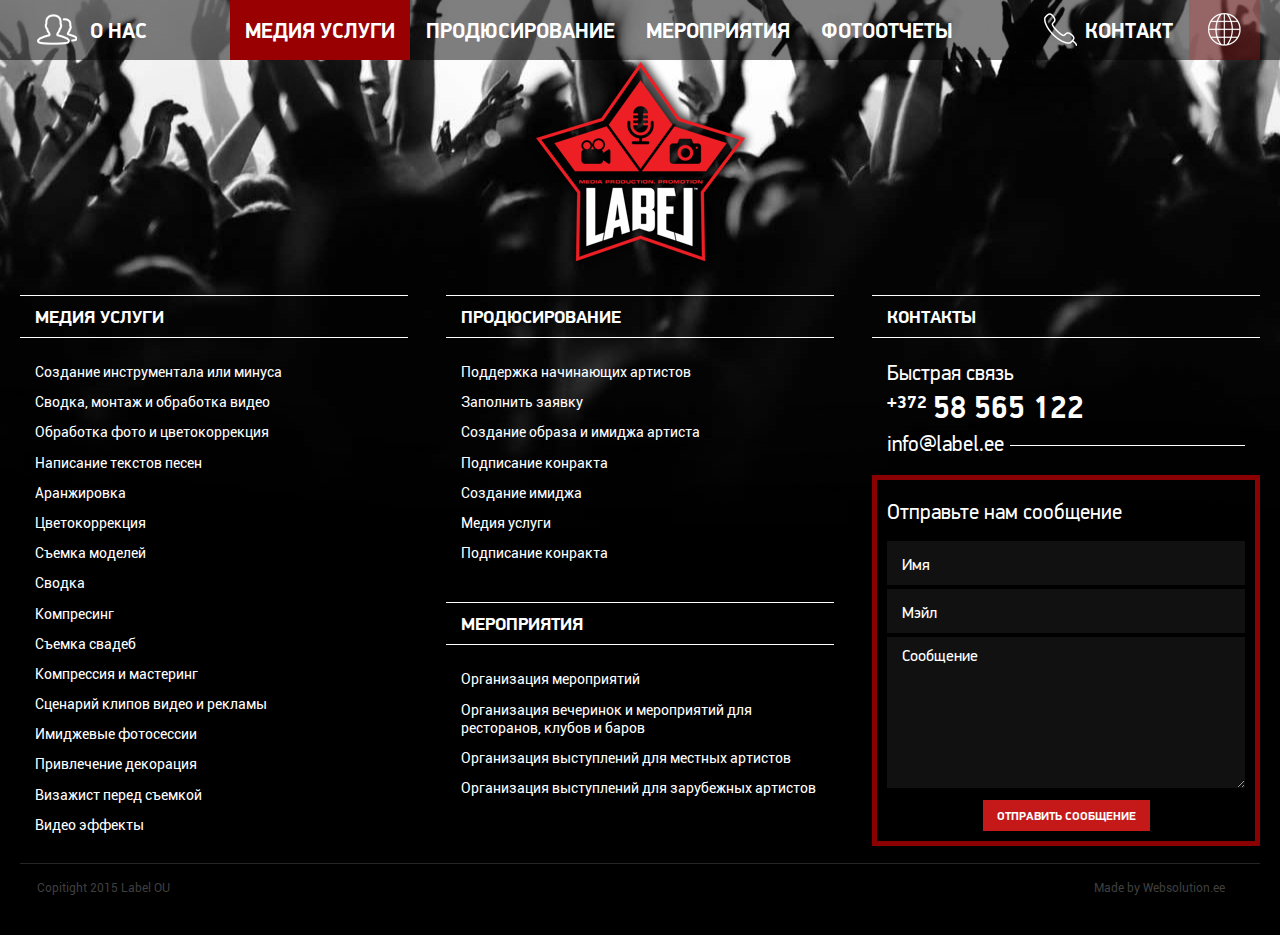
==== media-uslugi.html @ 33ffa13d "change html-name" ====
<!DOCTYPE HTML>
<html>
<head>
    <meta charset="utf-8">
    <meta name="format-detection" content="telephone=no">
    <title>Label - Услуги</title>   
    <link rel="stylesheet" type="text/css" href="css/style.css">
    <script src="js/html5.js"></script>
</head>

<body>

<div class="main-wrapper">
    <!-- BEGIN HEADER -->    
    <header class="header">  
    	<div class="header-inner-wrapper">
            <div class="header-inner center clearfix">
                <div class="header-about">
                    <a class="header-about__link" href="#">О нас</a>
                </div>
                <nav class="header-nav-2">
                	<ul class="header-nav-2__list">
                    	<li class="header-nav-2__item header-nav-2__item_active">
                        	<a class="header-nav-2__link" href="#">Медия услуги</a>
                        </li>
                    	<li class="header-nav-2__item">
                        	<a class="header-nav-2__link" href="#">Продюсирование</a>
                        </li>
                    	<li class="header-nav-2__item">
                        	<a class="header-nav-2__link" href="#">Мероприятия</a>
                        </li>
                    	<li class="header-nav-2__item">
                        	<a class="header-nav-2__link" href="#">Фотоотчеты</a>
                        </li>                                                                        
                    </ul>
                </nav>
                <div class="header-lang">
                    <button class="header-lang__button js-header-lang__button"></button>
                    <ul class="header-lang__list">
                        <li class="header-lang__item">
                            <a class="header-lang__link js-header-lang__link" href="javascript:void(0);">Eesti</a>
                        </li>
                        <li class="header-lang__item header-lang__item_active">
                            <a class="header-lang__link js-header-lang__link" href="javascript:void(0);">Русский</a>
                        </li>
                        <li class="header-lang__item">
                            <a class="header-lang__link js-header-lang__link" href="javascript:void(0);">English</a>
                        </li>                                                
                    </ul>
                </div>
                <div class="header-contacts">
                    <a class="header-contacts__link" href="#">Контакт</a>
                </div>
            </div>
        </div>
    </header>        
    <!-- END HEADER -->     
    <!-- BEGIN MAIN -->    
    <main class="main">       
		<div class="inner-page"></div>
    </main>        
    <!-- END MAIN -->
</div>

<!-- BEGIN FOOTER -->
<footer class="footer center">
	<a class="footer-logo" href="#">
    	<img alt="" src="img/logo-2.png">
    </a>
    <div class="footer-top">
    	<div class="footer-col">
        	<nav class="footer-nav">
            	<ul class="footer-nav__list">
                	<li class="footer-nav__item footer-nav__item_title">
                    	<a class="footer-nav__link" href="#">Медия услуги</a>
                    </li>
                	<li class="footer-nav__item">
                    	<a class="footer-nav__link" href="#">Создание инструментала или минуса</a>
                    </li> 
                	<li class="footer-nav__item">
                    	<a class="footer-nav__link" href="#">Сводка, монтаж и обработка видео</a>
                    </li>
                	<li class="footer-nav__item">
                    	<a class="footer-nav__link" href="#">Обработка фото и цветокоррекция</a>
                    </li>
                	<li class="footer-nav__item">
                    	<a class="footer-nav__link" href="#">Написание текстов песен</a>
                    </li>
                	<li class="footer-nav__item">
                    	<a class="footer-nav__link" href="#">Аранжировка</a>
                    </li>
                	<li class="footer-nav__item">
                    	<a class="footer-nav__link" href="#">Цветокоррекция</a>
                    </li>
                	<li class="footer-nav__item">
                    	<a class="footer-nav__link" href="#">Съемка моделей	</a>
                    </li>
                	<li class="footer-nav__item">
                    	<a class="footer-nav__link" href="#">Сводка</a>
                    </li>	
                	<li class="footer-nav__item">
                    	<a class="footer-nav__link" href="#">Компресинг</a>
                    </li>	
                	<li class="footer-nav__item">
                    	<a class="footer-nav__link" href="#">Съемка свадеб</a>
                    </li>	
                	<li class="footer-nav__item">
                    	<a class="footer-nav__link" href="#">Компрессия и мастеринг</a>
                    </li>	
                	<li class="footer-nav__item">
                    	<a class="footer-nav__link" href="#">Сценарий клипов видео и рекламы</a>
                    </li>	
                	<li class="footer-nav__item">
                    	<a class="footer-nav__link" href="#">Имиджевые фотосессии</a>
                    </li>	
                	<li class="footer-nav__item">
                    	<a class="footer-nav__link" href="#">Привлечение декорация</a>
                    </li>	
                	<li class="footer-nav__item">
                    	<a class="footer-nav__link" href="#">Визажист перед съемкой</a>
                    </li>	
                	<li class="footer-nav__item">
                    	<a class="footer-nav__link" href="#">Видео эффекты</a>
                    </li>                                       
                </ul>
            </nav>
        </div>
    	<div class="footer-col">
        	<nav class="footer-nav">
            	<ul class="footer-nav__list">
                	<li class="footer-nav__item footer-nav__item_title">
                    	<a class="footer-nav__link" href="#">Продюсирование</a>
                    </li>
                	<li class="footer-nav__item">
                    	<a class="footer-nav__link" href="#">Поддержка начинающих артистов</a>
                    </li>
                	<li class="footer-nav__item">
                    	<a class="footer-nav__link" href="#">Заполнить заявку</a>
                    </li> 		
                	<li class="footer-nav__item">
                    	<a class="footer-nav__link" href="#">Создание образа и имиджа артиста</a>
                    </li>	
                	<li class="footer-nav__item">
                    	<a class="footer-nav__link" href="#">Подписание конракта</a>
                    </li>		
                	<li class="footer-nav__item">
                    	<a class="footer-nav__link" href="#">Создание имиджа</a>
                    </li>
                	<li class="footer-nav__item">
                    	<a class="footer-nav__link" href="#">Медия услуги</a>
                    </li>		
                	<li class="footer-nav__item">
                    	<a class="footer-nav__link" href="#">Подписание конракта</a>
                    </li>                               
                </ul>
            </nav>
        	<nav class="footer-nav">
            	<ul class="footer-nav__list">
                	<li class="footer-nav__item footer-nav__item_title">
                    	<a class="footer-nav__link" href="#">Мероприятия</a>
                    </li>
                	<li class="footer-nav__item">
                    	<a class="footer-nav__link" href="#">Организация мероприятий</a>
                    </li>
                	<li class="footer-nav__item">
                    	<a class="footer-nav__link" href="#">Организация вечеринок и мероприятий для ресторанов, клубов и баров</a>
                    </li>
                	<li class="footer-nav__item">
                    	<a class="footer-nav__link" href="#">Организация выступлений для местных артистов</a>
                    </li>
                	<li class="footer-nav__item">
                    	<a class="footer-nav__link" href="#">Организация выступлений для зарубежных артистов</a>
                    </li>                            
                </ul>
            </nav>            
        </div>
    	<div class="footer-col">
        	<nav class="footer-nav">
            	<ul class="footer-nav__list">
                	<li class="footer-nav__item footer-nav__item_title">
                    	<a class="footer-nav__link" href="#">Контакты</a>
                    </li>                                     
                </ul>
            </nav>
            <div class="footer-contacts">
                <p class="footer-contacts__label">Быстрая связь</p>
                <a class="footer-contacts__phone" href="tel:+37258565122"><span>+372</span>58 565 122</a>
                <div class="footer-mail">
                    <a class="footer-mail__link" href="mailto:info@label.ee">info@label.ee</a>
                    <span class="footer-mail__fix"></span>
                </div>
            </div>
            <div class="footer-form">
            	<p class="footer-form__label">Отправьте нам сообщение</p>
                <input class="footer-form__input input-1" type="text" placeholder="Имя">
            	<input class="footer-form__input input-1" type="text" placeholder="Мэйл">
                <textarea class="footer-form__area area-1" placeholder="Сообщение"></textarea>
                <input class="footer-form__button button-1" type="submit" value="Отправить сообщение">
            </div>
        </div>                
    </div>
    <div class="footer-bottom">
    	<p class="footer-text-1">Copitight 2015  Label OU</p>
        <p class="footer-text-2">Made by Websolution.ee</p>
    </div>
</footer>    
<!-- END FOOTER -->   

<script src="js/jquery-1.11.0.min.js"></script>
<script src="js/jquery-migrate.min.js"></script>
<script src="js/jquery.fancybox.min.js"></script>
<script src="js/slick.min.js"></script>
<script src="js/custom.js"></script>         
</body>
</html>
---- css/style.css ----
@charset "utf-8";

/* ___________1. Сброс CSS___________*/
html, body, div, span, object, iframe, h1, h2, h3, h4, h5, h6, p, blockquote, pre, a, cite, code, em, font, img, q, s, small, strong, b, i, center, dl, dt, dd, ol, ul, li, fieldset, form, label, legend, table, caption, tbody, tfoot, thead, tr, th, td, article, aside, section, nav, header, footer, main, figure, figcaption, fgroup, dialog{margin:0;padding:0;border:0;outline:0;font-size:100%;vertical-align:baseline;background:transparent;}
article, aside, section, nav, header, footer, main, figure, figcaption, fgroup, dialog{display:block;}
html{-webkit-text-size-adjust:none;-ms-text-size-adjust:none;-webkit-font-smoothing:antialiased;-moz-osx-font-smoothing:grayscale;-webkit-tap-highlight-color:rgba(0, 0, 0, 0.1);}
input::-moz-focus-inner{border:0;padding:0;}
button::-moz-focus-inner{border:0;}
input[type=submit], input[type=button], button{cursor:pointer;-webkit-appearance:none;}
input, textarea, button{background:none;border:none;padding:0;margin:0;border-radius:0;box-shadow:none;-webkit-appearance:none;-moz-appearance:none;-webkit-focus-ring-color:none;outline:none;}
body{line-height:1;}
blockquote, q{quotes:none;}
blockquote:before, blockquote:after, q:before, q:after{content:'';}
:focus{outline:0;}
table{border-collapse:collapse;border-spacing:0;}
.clear{clear:both;}
.clearfix:after{content:".";display:block;height:0;clear:both;visibility:hidden;}
*{-webkit-box-sizing:border-box;-moz-box-sizing:border-box;box-sizing:border-box;}
ul li{list-style:none;}
h1, h2, h3, h4, h5, h6{font-weight:normal;}
img{display:block;}


/* ___________2. Подключаемые шрифты___________*/
@font-face{
	font-family:'Roboto';
	src:url('../fonts/Roboto-Regular_gdi.eot');
	src:url('../fonts/Roboto-Regular_gdi.eot?#iefix') format('embedded-opentype'),
		url('../fonts/Roboto-Regular_gdi.woff') format('woff'),
		url('../fonts/Roboto-Regular_gdi.ttf') format('truetype'),
		url('../fonts/Roboto-Regular_gdi.svg#Roboto') format('svg');
	font-weight:normal;
	font-style:normal;
}
@font-face{
	font-family:'PFDin';
	src:url('../fonts/PFDinDisplayPro-Regular_gdi.eot');
	src:url('../fonts/PFDinDisplayPro-Regular_gdi.eot?#iefix') format('embedded-opentype'),
		url('../fonts/PFDinDisplayPro-Regular_gdi.woff') format('woff'),
		url('../fonts/PFDinDisplayPro-Regular_gdi.ttf') format('truetype'),
		url('../fonts/PFDinDisplayPro-Regular_gdi.svg#PFDin') format('svg');
	font-weight:normal;
	font-style:normal;
}
@font-face{
	font-family:'PFDin';
	src:url('../fonts/PFDinDisplayPro-Bold_gdi.eot');
	src:url('../fonts/PFDinDisplayPro-Bold_gdi.eot?#iefix') format('embedded-opentype'),
		url('../fonts/PFDinDisplayPro-Bold_gdi.woff') format('woff'),
		url('../fonts/PFDinDisplayPro-Bold_gdi.ttf') format('truetype'),
		url('../fonts/PFDinDisplayPro-Bold_gdi.svg#PFDin') format('svg');
	font-weight:bold;
	font-style:normal;
}
@font-face{
	font-family:'OpenSans';
	src:url('../fonts/OpenSans_gdi.eot');
	src:url('../fonts/OpenSans_gdi.eot?#iefix') format('embedded-opentype'),
		url('../fonts/OpenSans_gdi.woff') format('woff'),
		url('../fonts/OpenSans_gdi.ttf') format('truetype'),
		url('../fonts/OpenSans_gdi.svg#OpenSans') format('svg');
	font-weight:normal;
	font-style:normal;
}


/* ___________3. Типовые элементы___________*/
body{min-width:960px; max-width:1920px; margin:auto; background:#fff url(../img/footer-bg.jpg) center bottom no-repeat; font:21px/1.42 'Roboto'; color:#292929;}
.center{min-width:960px; max-width:1400px; margin:auto; padding:0 20px;}

a{text-decoration:none; color:#0057b9; border-bottom:1px solid #0057b9;}
a:hover, a:focus{border:none;}
input[type=text].input-1, input[type=password].input-1{width:100%; height:44px; margin:0 0 4px 0; padding:12px 15px 10px; display:block; background:#111; font:16px/1 'PFDin'; text-align:left !important; color:#fff;}
textarea.area-1{min-width:100%; max-width:100%; height:151px; min-height:151px; margin:0 0 12px 0; padding:9px 15px 10px; display:block; background:#111; font:16px/1.3 'PFDin'; text-align:left !important; color:#fff;}
.button-1{height:31px; padding:0 14px; display:inline-block; vertical-align:top; background:#c41918; text-align:center; font:bold 12px/32px 'PFDin'; color:#fff; text-transform:uppercase;}
 .button-1:hover, .button-1:focus{background:#b11716;}
*::-moz-placeholder{color:#fff !important; opacity:1 !important;}
*::-webkit-input-placeholder{color:#fff !important; opacity:1 !important; line-height:normal;}
*:-ms-input-placeholder{color:#fff !important; opacity:1 !important;}


/*___________4. HEADER (Шапка)___________*/
.header{width:100%; position:absolute; top:0; left:0; z-index:3;}
.header-main{text-align:center; border-top:3px solid #e31919;}
.header-top{height:60px; margin:0 auto 6px; text-align:left;}

.header-about{float:left;}
.header-about__link, .header-contacts__link{height:100%; padding:0 20px 0 70px; position:relative; z-index:1; display:block; background:rgba(0,0,0,0.84); border:none; font:bold 21px/60px 'PFDin'; text-transform:uppercase; color:#fff;}
.header-about__link:hover, .header-about__link:focus, .header-contacts__link:hover, .header-contacts__link:focus{background:rgba(152,0,2,0.34);}
.header-about__link_active, .header-contacts__link_active{background:#980002 !important;}
.header-about__link:before{content:""; width:42px; height:33px; position:absolute; top:13px; left:16px; background:url(../img/header-icon-1.png) no-repeat;}
.header-contacts{float:right;}
.header-contacts__link{padding:0 16px 0 54px;}
.header-contacts__link:before{content:""; width:35px; height:35px; position:absolute; top:12px; left:12px; background:url(../img/header-icon-2.png) no-repeat;}

.header-lang{height:100%; float:right; position:relative; z-index:1;}
.header-lang__button{width:71px; height:60px; position:relative; background:rgba(227,25,25,0.24);}
.header-lang__button:before{content:""; width:35px; height:35px; position:absolute; top:12px; left:18px; background:url(../img/header-icon-3.png) no-repeat;}
.header-lang__list{background:rgba(227,25,25,0.24); display:none;}
.header-lang__link{padding:0 5px 0 8px; display:block; border:none; font:bold 12px/23px 'PFDin'; color:rgba(255,255,255,0.43); text-transform:uppercase;}
.header-lang__link:hover, .header-lang__link:focus{color:#fff;}
.header-lang__item_active .header-lang__link{background:rgba(227,25,25,0.39); color:#fff;}

.header-nav-1-wrapper{width:100%; position:absolute; top:168px; left:0; z-index:1;}
.header-nav-1__list{width:50%; text-align:justify;}
.header-nav-1__list:after{content:""; display:inline-block; width:100%; height:0; overflow:hidden; cursor:default;}
.header-nav-1__list_left{padding:0 9% 0 0; float:left;}
.header-nav-1__list_right{padding:0 0 0 9%; float:right;}
.header-nav-1__item{width:47.03%; display:inline-block; vertical-align:top;}
.header-nav-1__link{height:53px; display:block; font:bold 22.68px/51px 'PFDin'; overflow:hidden; text-align:center; text-transform:uppercase; border-top:1px solid #fff; border-bottom:1px solid #fff; color:#fff;}
.header-nav-1__link:hover, .header-nav-1__link:focus{border-top:1px solid #fff; border-bottom:1px solid #fff; background:rgba(152,0,2,0.34);}

.header-logo{display:inline-block; vertical-align:top; border:none; position:relative; z-index:2;}

.header-sel{color:#fff; text-align:right; font:bold 12px/1.3 'PFDin'; text-transform:uppercase; position:relative; bottom:24px;}

.header-inner-wrapper{height:60px; margin:0 0 6px 0; text-align:left; background:rgba(0,0,0,0.5);}
.header-inner{position:relative;}
.header-inner .header-about__link, .header-inner .header-contacts__link{background:none;}
.header-inner .header-about__link:hover, .header-inner .header-about__link:focus, .header-inner .header-contacts__link:hover, .header-inner .header-contacts__link:focus{background:rgba(152,0,2,0.34);}

.header-nav-2{width:100%; height:100%; position:absolute; top:0; left:0; z-index:0;}
.header-nav-2__list{padding:0 220px 0 137px; text-align:center;}
.header-nav-2__item{margin:0 5px; display:inline-block; vertical-align:top;}
.header-nav-2__item_active{background:#980002 !important;}
.header-nav-2__link{height:60px; padding:0 22px; display:inline-block; vertical-align:top; font:bold 21px/60px 'PFDin'; text-transform:uppercase; color:#fff; border:none;}
.header-nav-2__link:hover, .header-nav-2__link:focus{background:rgba(152,0,2,0.34);}

@media screen and (max-width:1300px){
.header-nav-2__item{margin:0 -2px;}
.header-nav-2__link{padding:0 15px;}
}
@media screen and (max-width:1200px){
.header-nav-1__list_left{padding:0 108px 0 0; float:left;}
.header-nav-1__list_right{padding:0 0 0 108px; float:right;}
.header-nav-1__link, .header-about__link, .header-contacts__link{font-size:18px;}	
.header-nav-2__link{padding:0 7px; font-size:18px;}
}
@media screen and (max-width:1100px){
.header-nav-2__list{padding:0 210px 0 130px;}	
.header-nav-2__link{padding:1px 7px 0; font-size:16px;}
}


/*___________5. FOOTER (Подвал )___________*/
.footer{min-height:850px; text-align:center; overflow:hidden; position:relative; z-index:2;}
.footer-logo{margin:0 0 21px 0; display:inline-block; vertical-align:top; border:none;}
.footer-top{padding:0 0 7px 0; text-align:justify; color:#fff;}
.footer-top:after{content:""; display:inline-block; width:100%; height:0; overflow:hidden; cursor:default;}
.footer-col{width:31.26%; display:inline-block; vertical-align:top;}
.footer-bottom{padding:16px 35px 18px 17px; overflow:hidden; position:relative; bottom:20px; z-index:1; border-top:1px solid #262626; font-size:12px; color:#3f3f3f;}
.footer-text-1{max-width:49%; float:left;}
.footer-text-2{max-width:49%; float:right;}
.footer-nav{padding:0 0 39px 0; overflow:hidden; font:14px/1.3 'Roboto'; text-align:left;}
.footer-nav:last-child{padding:0 0 10px 0;}
.footer-nav__item{margin:0 0 12px 0; padding:0 15px;}
.footer-nav__item:last-child{margin:0;}
.footer-nav__item_title{margin:0 0 26px 0; padding:0;}
.footer-nav__item_title .footer-nav__link{min-height:43px; padding:9px 15px 5px; display:block; font:bold 18px/1.3 'PFDin'; text-transform:uppercase; border-top:1px solid #fff; border-bottom:1px solid #fff;}
.footer-nav__item_title .footer-nav__link:hover, .footer-nav__item_title .footer-nav__link:focus{background:rgba(152,0,2,0.34);}
.footer-nav__link{color:#fff; border:none;}
.footer-nav__link:hover, .footer-nav__link:focus{border-bottom:1px solid #fff;}
.footer-contacts{margin:0 0 -3px 0; padding:0 15px; position:relative; bottom:17px;}
.footer-contacts__label{margin:0 0 5px 0; font:21px/1.2 'PFDin';}
.footer-contacts__phone{font:bold 30.5px/1.15 'PFDin'; border:none; color:#fff;}
.footer-contacts__phone span{margin:0 6px 0 0; position:relative; bottom:10px; font-size:18px;}
.footer-mail{margin:5px 0 0 0; padding:0 0 5px 0; overflow:hidden; position:relative; font:21px/1.2 'PFDin';}
.footer-mail__link{color:#fff; border:none;}
.footer-mail__link:hover, .footer-mail__link:focus{border-bottom:1px solid #fff;}
.footer-mail__fix{width:100%; height:1px; margin:0 0 0 100%; position:absolute; top:14px; left:0; background:#fff;}
.footer-form{padding:19px 10px 10px 10px; border:5px solid #8b0000; text-align:center;}
.footer-form__label{margin:0 0 17px 0; font:21px/1.2 'PFDin'; text-align:left;}

/*___________6. MAIN (Центральная часть)___________*/
.main-wrapper{min-height:100%; margin:0 0 -850px 0; overflow:hidden; position:relative;}
.main{min-height:200px; padding:0 0 850px 0;}


/*___________6.1 Главная страница___________*/
.main-page-wrapper{background:url(../img/main-page-fix.png) repeat-x;}
.main-page{padding:335px 0 170px 0; position:relative; background:url(../img/header-main-bg.jpg) center top no-repeat;}
.main-page-top .media-wrapper{background:#ebeaef;}

.slider__list{position:relative;}
.slider__item{border-bottom:7px solid #d40010;}
.slider__image{min-height:360px; max-height:437px; display:block; border:none; position:relative; background-repeat:no-repeat; background-position:center top; background-size:cover;}
.slider__content{width:100%; padding:168px 0 0 0; position:absolute; top:0; left:0;}
.slider__text-1{padding:0 110px 7px; font:bold 60px/1 'PFDin'; color:#0a0a0f; text-transform:uppercase;}
.slider__text-2{padding:0 110px 7px; font:35px/1.2 'PFDin'; color:#d40010; text-transform:uppercase;}
.slider__fix img{width:100%;}
@media screen and (max-width:1100px){
.slider__content{padding:122px 0 0 0;}
}

.media-wrapper{position:relative; z-index:1;}
.media__title-wrapper .media__title{max-width:49%; float:left;}
.media__title{margin:0 0 51px 12px; font:bold 50px/1 'PFDin'; text-transform:uppercase; color:#04060b;}
.media__text{max-width:49%; float:right; font:bold 27px/1.2 'PFDin'; color:#04060b; text-transform:uppercase; position:relative; top:9px;}
.media__list{margin:0; text-align:justify;}
.media__list:after{content:""; display:inline-block; width:100%; height:0; overflow:hidden; cursor:default;}
.media__item{width:49.445%; margin:0 0 15px 0; display:inline-block; vertical-align:top; position:relative;}
.media__item_full{width:100%;}
.media__item_full .media__fix{width:49.445%;}
.media__image{width:100%; height:100%; position:absolute; top:0; left:0; background-size:100% 100%; background-repeat:no-repeat; background-position:center center; border:none;}
.media__image:before{content:""; width:100%; height:100%; position:absolute; top:0; left:0; z-index:1; background:rgba(0,0,0,0.48); border:15px solid rgba(158,0,41,0.48); background-clip:padding-box; -webkit-box-sizing:border-box;-moz-box-sizing:border-box;box-sizing:border-box; opacity:0; transition:0.3s;}
.media__image:hover:before{opacity:1;}
.media__fix img{width:100%;}
.media__half{width:48.93%; height:100%; position:absolute; top:0; right:0;}
.media__half:first-child{left:0; right:auto;}
.media__half .media__content-wrapper{padding:0 20px;}
.media__content-wrapper{width:100%; height:100%; padding:0 30px; position:absolute; top:0; left:0; z-index:2;}
.media__content{width:100%; height:100%; display:table;}
.media__name{width:100%; height:100%; display:table-cell; vertical-align:middle; text-align:center; text-transform:uppercase; color:#fff; font:bold 36px/0.95 'PFDin';}
.media-serv{padding:58px 0 0 0;}
.media-prod{padding:0 0 13px 0;}
.media-org{padding:65px 0 0 0;}
@media screen and (max-width:1300px){
.media__name{font:bold 30px/1 'PFDin';}
}
@media screen and (max-width:1200px){
.media__item{margin:0 0 13px 0;}
.media__text{font-size:20px; top:15px;}
}
@media screen and (max-width:1100px){
.media__item{margin:0 0 11px 0;}
.media__name{font:bold 26px/1.1 'PFDin';}
}

.help{border-top:1px solid #fff; position:relative;}
.help__image{height:814px; background:url(../img/main-page-banner.jpg) center top no-repeat;}
.help__shadow-wrapper{height:62px;}
.help__shadow{height:120px; background:url(../img/main-page-banner-shadow.png) center top no-repeat;}
.help__content-wrapper{width:100%; position:absolute; top:205px; left:0; background:url(../img/main-page-banner-red.png) no-repeat center top;}
.help__content{min-height:403px;}
.help__girl-wrapper{width:567px; height:1px; float:left;}
.help__girl{width:567px; height:567px; background:url(../img/girl.png) no-repeat; background-size:100% 100%; position:relative; bottom:70px; right:80px;}
.help__text-wrapper{width:100%; margin:0 0 0 -558px; float:right;}
.help__text{margin:0 0 0 558px; position:relative; bottom:8px;}
.help__title{max-width:750px; margin:0 0 27px 0; padding:0 0 0 6px; font:bold 50px/1.2 'PFDin'; color:#fff; text-transform:uppercase; text-shadow:1px 1px rgba(0,0,0,0.65);}
.help__fix-1{width:100%; display:table;}
.help__fix-2{width:100%; height:403px; display:table-cell; vertical-align:middle;}
.help__button{height:56px; padding:0 31px; display:inline-block; vertical-align:top; background:#02072d; font:bold 18.88px/52px 'PFDin'; border:3px solid #ebeaf0; border-radius:25px; color:#fff; text-transform:uppercase;}
.help__button:hover, .help__button:focus{background:#01041b; border:3px solid #ebeaf0;}
.seo-text{text-align:center; position:relative; bottom:12px; z-index:2;}

@media screen and (max-width:1500px){
.help__girl{right:0;}	
.help__text-wrapper{margin:0 0 0 -638px;}
.help__text{margin:0 0 0 638px;}
}
@media screen and (max-width:1400px){
.help__text-wrapper{margin:0 0 0 -605px;}
.help__text{margin:0 0 0 605px;}	
.help__title{padding:0 0 0 2px; font:bold 40px/1.25 'PFDin';}
}
@media screen and (max-width:1100px){
.help__girl{width:487px; height:487px; bottom:40px;}
.help__text-wrapper{margin:0 0 0 -520px;}
.help__text{margin:0 0 0 520px;}
.help__title{font:bold 35px/1.25 'PFDin';}
}

/*___________6.2 Внутренние страницы___________*/
.inner-page{padding:0 0 50px 0;}

/*___________6.2.1 О нас___________*/
.about-wrapper{padding:597px 0 123px 0; background:url(../img/inner-bg-1.jpg) center top no-repeat; font:18px/1.2 'OpenSans'; color:#020004;}
.about h1{margin:0 0 45px 0; font:bold 24px/1 'PFDin'; color:#050c14;}
.about p{margin:0 0 21px 0;}

/*___________7. Плагины___________*/
/*___________7.1 Slick___________*/
.slick-prev, .slick-next{width:31px; height:53px; background:url(../img/slider-arrows.png) no-repeat; position:absolute; top:216px; z-index:2; cursor:pointer;}
.slick-next{right:36px; background-position:right bottom;}
.slick-next:hover, .slick-next:focus{background-position:right top;}
.slick-prev{left:36px; background-position:left bottom;}
.slick-prev:hover, .slick-prev:focus{background-position:left top;}
.slick-slider{display:block; -moz-box-sizing: border-box; box-sizing: border-box;-moz-user-select:-moz-none;-o-user-select:none;-khtml-user-select:none;-webkit-user-select:none; -webkit-touch-callout: none;-khtml-user-select: none;-ms-touch-action: pan-y;touch-action: pan-y;-webkit-tap-highlight-color: transparent;}
.slick-list{position: relative; display: block; overflow: hidden; margin: 0; padding: 0;}
.slick-list, slick-track{height:100%;}
.slick-list:focus{outline: none;}
.slick-list.dragging{cursor: pointer;}
.slick-slider .slick-track,.slick-slider .slick-list{-webkit-transform: translate3d(0, 0, 0);-moz-transform: translate3d(0, 0, 0);-ms-transform: translate3d(0, 0, 0);-o-transform: translate3d(0, 0, 0); transform: translate3d(0, 0, 0);}
.slick-track
{position: relative;top: 0;left: 0;display: block;}
.slick-track:before,.slick-track:after{display: table;content: '';}
.slick-track:after{clear: both;}
.slick-loading .slick-track{visibility: hidden;}
.slick-slide
{display: none;float: left;}
[dir='rtl'] .slick-slide
{float: right;}
.slick-slide img
{display:block;}
.slick-slide.slick-loading img{display: none;}
.slick-initialized .slick-slide{display: block;}
.slick-loading .slick-slide{}
.slick-vertical .slick-slide
{display: block; border: 1px solid transparent;}
@media screen and (max-width:1100px){
.slick-prev, .slick-next{top:170px;}
}

/*___________7.2 Fancybox___________*/
.fancybox-image,.fancybox-inner,.fancybox-nav,.fancybox-nav span,.fancybox-outer,.fancybox-skin,.fancybox-tmp,.fancybox-wrap,.fancybox-wrap iframe,.fancybox-wrap object{padding:0;margin:0;border:0;outline:0;vertical-align:top}.fancybox-wrap{position:absolute;top:0;left:0;z-index:8020}.fancybox-inner,.fancybox-outer,.fancybox-skin{position:relative}.fancybox-skin{background:#f9f9f9;color:#444;text-shadow:none;-webkit-border-radius:4px;-moz-border-radius:4px;border-radius:4px}.fancybox-opened{z-index:8030}.fancybox-opened .fancybox-skin{-webkit-box-shadow:0 10px 25px rgba(0,0,0,.5);-moz-box-shadow:0 10px 25px rgba(0,0,0,.5);box-shadow:0 10px 25px rgba(0,0,0,.5)}.fancybox-inner{overflow:hidden}.fancybox-type-iframe .fancybox-inner{-webkit-overflow-scrolling:touch}.fancybox-error{color:#444;font:14px/20px "Helvetica Neue",Helvetica,Arial,sans-serif;margin:0;padding:15px;white-space:nowrap}.fancybox-iframe,.fancybox-image{display:block;width:100%;height:100%}.fancybox-image{max-width:100%;max-height:100%}#fancybox-loading,.fancybox-close,.fancybox-next span,.fancybox-prev span{background-image:url(../img/fancybox_sprite.png)}#fancybox-loading{position:fixed;top:50%;left:50%;margin-top:-22px;margin-left:-22px;background-position:0 -108px;opacity:.8;cursor:pointer;z-index:8060}.fancybox-close,.fancybox-nav,.fancybox-nav span{cursor:pointer;z-index:8040;position:absolute}#fancybox-loading div{width:44px;height:44px;background:url(../img/fancybox_loading.gif) center center no-repeat}.fancybox-close{top:-18px;right:-18px;width:36px;height:36px}.fancybox-nav{top:0;width:40%;height:100%;text-decoration:none;background:url(../img/blank.gif);-webkit-tap-highlight-color:transparent}.fancybox-prev{left:0}.fancybox-next{right:0}.fancybox-nav span{top:50%;width:36px;height:34px;margin-top:-18px;visibility:hidden}.fancybox-prev span{left:10px;background-position:0 -36px}.fancybox-next span{right:10px;background-position:0 -72px}.fancybox-nav:hover span{visibility:visible}.fancybox-tmp{position:absolute;top:-99999px;left:-99999px;visibility:hidden;max-width:99999px;max-height:99999px;overflow:visible!important}.fancybox-lock,.fancybox-lock body{overflow:hidden!important}.fancybox-lock{width:auto}.fancybox-lock-test{overflow-y:hidden!important}.fancybox-overlay{position:absolute;top:0;left:0;overflow:hidden;display:none;z-index:8010;background:url(../img/fancybox_overlay.png)}.fancybox-overlay-fixed{position:fixed;bottom:0;right:0}.fancybox-lock .fancybox-overlay{overflow:auto;overflow-y:scroll}.fancybox-title{visibility:hidden;font:400 13px/20px "Helvetica Neue",Helvetica,Arial,sans-serif;position:relative;text-shadow:none;z-index:8050}.fancybox-opened .fancybox-title{visibility:visible}.fancybox-title-float-wrap{position:absolute;bottom:0;right:50%;margin-bottom:-35px;z-index:8050;text-align:center}.fancybox-title-float-wrap .child{display:inline-block;margin-right:-100%;padding:2px 20px;background:0 0;background:rgba(0,0,0,.8);-webkit-border-radius:15px;-moz-border-radius:15px;border-radius:15px;text-shadow:0 1px 2px #222;color:#FFF;font-weight:700;line-height:24px;white-space:nowrap}.fancybox-title-outside-wrap{position:relative;margin-top:10px;color:#fff}.fancybox-title-inside-wrap{padding-top:10px}.fancybox-title-over-wrap{position:absolute;bottom:0;left:0;color:#fff;padding:10px;background:#000;background:rgba(0,0,0,.8)}@media only screen and (-webkit-min-device-pixel-ratio:1.5),only screen and (min--moz-device-pixel-ratio:1.5),only screen and (min-device-pixel-ratio:1.5){#fancybox-loading,.fancybox-close,.fancybox-next span,.fancybox-prev span{background-image:url(../img/fancybox_sprite@2x.png);background-size:44px 152px}#fancybox-loading div{background-image:url(../img/fancybox_loading@2x.gif);background-size:24px 24px}}

@media screen and (-webkit-min-device-pixel-ratio:0){ 
.header-nav-1__link{line-height:52px;}
.header-about__link, .header-contacts__link, .header-nav-2__link{line-height:62px;}
}
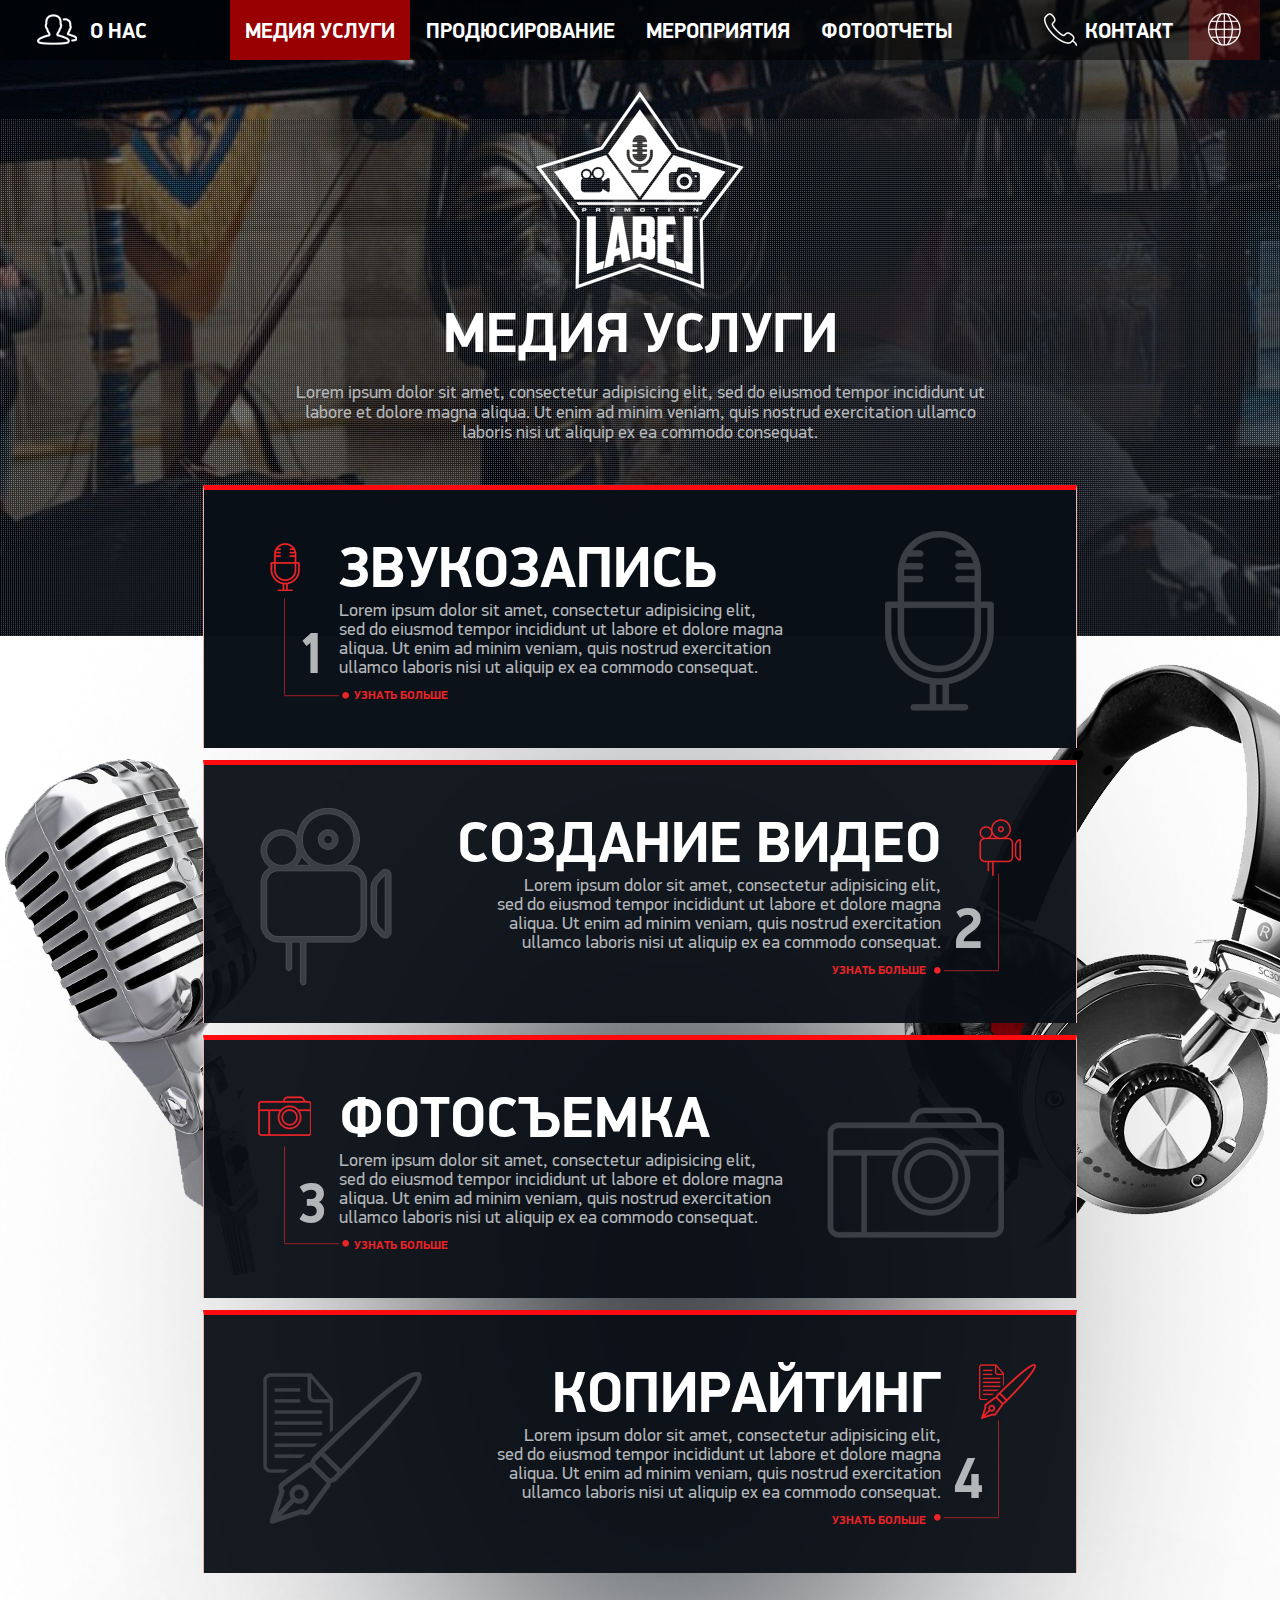
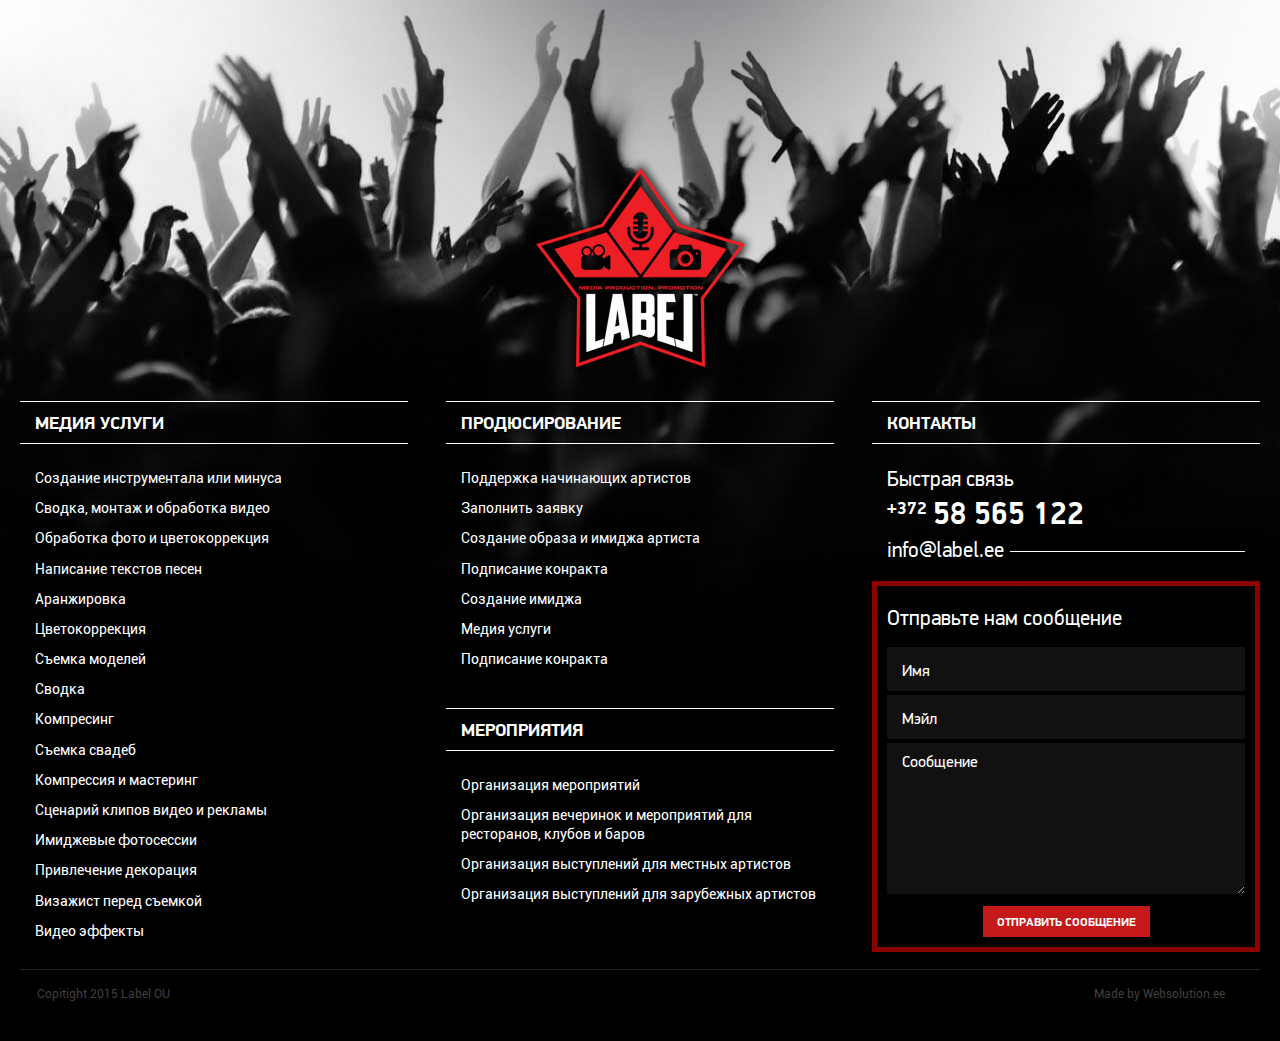
==== commit 31bc2f17: "+ 3 pages http://prntscr.com/aob1bi" ====
--- a/media-uslugi.html
+++ b/media-uslugi.html
@@ -54,10 +54,66 @@
             </div>
         </div>
     </header>        
-    <!-- END HEADER -->     
+    <!-- END HEADER -->
+
     <!-- BEGIN MAIN -->    
-    <main class="main">       
-		<div class="inner-page"></div>
+    <main class="main">
+        <div class="inner-page">
+            <section class="media-wrapper">
+                <div class="media center">
+                    <div class="inner-page-head">
+                        <a href="javascript:void(0)" class="inner-page-head__logo">
+                            <img src="img/logo-1.png" alt="Logo">
+                        </a>
+                        <h1 class="inner-page-head__title">Медия услуги</h1>
+                        <div class="inner-page-head__description">Lorem ipsum dolor sit amet, consectetur adipisicing elit, sed do eiusmod tempor incididunt ut labore et dolore magna aliqua. Ut enim ad minim veniam, quis nostrud exercitation ullamco laboris nisi ut aliquip ex ea commodo consequat.</div>
+                    </div>
+                    <div class="inner-page-services">
+                        <a href="javascript:void(0)" class="service service_left service_recording clearfix">
+                            <h2 class="service__title">Звукозапись</h2>
+                            <div class="service__description">
+                                Lorem ipsum dolor sit amet, consectetur adipisicing elit, sed do eiusmod tempor incididunt ut labore et dolore magna aliqua. Ut enim ad minim veniam, quis nostrud exercitation ullamco laboris nisi ut aliquip ex ea commodo consequat.
+                                <div class="service__number">1</div>
+                            </div>
+                            <div class="service__read-more-wrapper">
+                                <div class="service__read-more">Узнать больше</div>
+                            </div>
+                        </a>
+                        <a href="javascript:void(0)" class="service service_right service_filming clearfix">
+                            <h2 class="service__title">Создание видео</h2>
+                            <div class="service__description">
+                                Lorem ipsum dolor sit amet, consectetur adipisicing elit, sed do eiusmod tempor incididunt ut labore et dolore magna aliqua. Ut enim ad minim veniam, quis nostrud exercitation ullamco laboris nisi ut aliquip ex ea commodo consequat.
+                                <div class="service__number">2</div>
+                            </div>
+                            <div class="service__read-more-wrapper">
+                                <div class="service__read-more">Узнать больше</div>
+                            </div>
+                        </a>
+                        <a href="javascript:void(0)" class="service service_left service_photo clearfix">
+                            <h2 class="service__title">Фотосъемка</h2>
+                            <div class="service__description">
+                                Lorem ipsum dolor sit amet, consectetur adipisicing elit, sed do eiusmod tempor incididunt ut labore et dolore magna aliqua. Ut enim ad minim veniam, quis nostrud exercitation ullamco laboris nisi ut aliquip ex ea commodo consequat.
+                                <div class="service__number">3</div>
+                            </div>
+                            <div class="service__read-more-wrapper">
+                                <div class="service__read-more">Узнать больше</div>
+                            </div>
+                        </a>
+                        <a href="javascript:void(0)" class="service service_right service_copyright clearfix">
+                            <h2 class="service__title">Копирайтинг</h2>
+                            <div class="service__description">
+                                Lorem ipsum dolor sit amet, consectetur adipisicing elit, sed do eiusmod tempor incididunt ut labore et dolore magna aliqua. Ut enim ad minim veniam, quis nostrud exercitation ullamco laboris nisi ut aliquip ex ea commodo consequat.
+                                <div class="service__number">4</div>
+                            </div>
+                            <div class="service__read-more-wrapper">
+                                <div class="service__read-more">Узнать больше</div>
+                            </div>
+                        </a>
+
+                    </div>
+                </div>
+            </section>
+        </div>
     </main>        
     <!-- END MAIN -->
 </div>
--- a/css/style.css
+++ b/css/style.css
@@ -262,11 +262,380 @@
 
 /*___________6.2 Внутренние страницы___________*/
 .inner-page{padding:0 0 50px 0;}
-
+.inner-page-head{
+	margin-bottom: 39px;
+	text-align: center;
+}
+.inner-page-head__logo{
+	width: 210px;
+	display: block;
+	margin: 0 auto 11px;
+	border: none;
+}
+.inner-page-head__title{
+	margin-bottom: 18px;
+	color: #ffffff;
+	font: bold 55px 'PFDin';
+	text-transform: uppercase;
+}
+.inner-page-head__description{
+	width: 705px;
+	display: inline-block;
+	font: 18px 'PFDin', sans-serif;
+	color: #b3b6b9;
+}
+.inner-page-services{
+	width: 874px;
+	position: relative;
+	margin:  auto;
+}
+.inner-page-services:after{
+	content:'';
+	position: absolute;
+	width: 1556px;
+	height: 1996px;
+	top: -28px;
+	left: 0;
+	-ms-transform: translateX(-20%);
+	-webkit-transform: translateX(-20%);
+	transform: translateX(-20%);
+	background: url("../img/bg-shadow.png") no-repeat;
+	z-index: -1;
+	opacity: .7;
+}
+.inner-page .service{
+	display: block;
+	padding: 48px 0 44px;
+	background: rgba(9, 15, 22,  0.95);
+	position: relative;
+	border-top: 5px solid #fd0b0e;
+	border-left: 1px solid #eeb2b2;
+	border-right: 1px solid #eeb2b2;
+	border-bottom: none;
+	font-family: 'PFDin', sans-serif;
+	z-index: 1;
+	transition: .4s;
+}
+.inner-page .service:first-child{
+	background: rgba(9, 15, 22, .99);
+}
+.inner-page .service:hover{
+	background: rgba(250, 250, 251, 0.95);
+	border-top-color: #f60407;
+	border-left-color: #aa7073;
+	border-right-color: #aa7073;
+}
+.inner-page .service:first-child:hover{
+	background: rgba(250, 250, 251, 0.99);
+}
+.inner-page .service:hover:after{
+	content: '';
+	position: absolute;
+	top: 0;
+	left: 0;
+	width: 100%;
+	height: 100%;
+	visibility: visible;
+	opacity: .05;
+	background: rgb(255,255,255);
+	background: -webkit-linear-gradient(top, rgba(255,255,255,1) 0%,rgba(0,0,0,1) 100%);
+	background: linear-gradient(to bottom, rgba(255,255,255,1) 0%,rgba(0,0,0,1) 100%);
+}
+.inner-page .service+.service{
+	margin-top: 12px;
+}
+.inner-page .service:before{
+	content: '';
+	position: absolute;
+    background: url("../img/services-sprite.png") no-repeat
+}
+.inner-page .service__title{
+	margin-bottom: 5px;
+	color: #ffffff;
+	font-size: 45px;
+	font-weight: bold;
+	line-height: 50px;
+	text-transform: uppercase;
+	transition: .4s;
+}
+.inner-page .service:hover .service__title{
+	color: #070d14;
+}
+.inner-page .service__description{
+	width: 446px;
+	margin-bottom: 10px;
+	position: relative;
+	color: #b3b6b9;
+	font-size: 18px;
+	line-height: 19px;
+	transition: .4s;
+}
+.inner-page .service:hover .service__description{
+	color: #070d14;
+}
+.inner-page .service_left .service__description{
+	float: left;
+}
+.inner-page .service_right .service__description{
+	float: right;
+}
+.inner-page .service__number{
+	position: absolute;
+	font-weight: bold;
+	font-size: 57px;
+}
+.inner-page .service__read-more-wrapper{
+	position: relative;
+}
+.inner-page .service__read-more{
+	border: none;
+	color: #ec2327;
+	font-size: 12px;
+	font-weight: bold;
+	text-transform: uppercase;
+}
+.inner-page .service_left{
+	padding-left: 135px;
+	text-align: left;
+
+}
+.inner-page .service_right{
+	padding-right: 135px;
+	text-align: right;
+}
+.inner-page .service_left .service__number{
+	left: -42px;
+	bottom: 15px;
+}
+.inner-page .service_right .service__number{
+	right: -42px;
+	bottom: 15px;
+}
+
+.inner-page .service__read-more-wrapper{ clear: both;}
+.inner-page .service__read-more-wrapper:before{
+	content: '';
+	position: absolute;
+	background: url(../img/services-sprite.png) no-repeat;
+}
+.inner-page .service_left .service__read-more{
+	padding-left: 15px;
+}
+.inner-page .service_right .service__read-more{
+	padding-right: 15px;
+}
 /*___________6.2.1 О нас___________*/
 .about-wrapper{padding:597px 0 123px 0; background:url(../img/inner-bg-1.jpg) center top no-repeat; font:18px/1.2 'OpenSans'; color:#020004;}
 .about h1{margin:0 0 45px 0; font:bold 24px/1 'PFDin'; color:#050c14;}
 .about p{margin:0 0 21px 0;}
+
+/*___________6.2.2 Мероприятия (events)___________*/
+.events-wrapper {
+	padding: 90px 0 123px 0;
+	background: url(../img/header-inner-bg-1.jpg) no-repeat;
+}
+.events .inner-page-services:before{
+	content:'';
+	position: absolute;
+	width: 1276px;
+	height: 696px;
+	top: -29px;
+	left: -156px;
+	background: url("../img/events-bg.png") no-repeat;
+	z-index: -1;
+}
+.events .service_gig-organization:before{
+	width: 180px;
+	height: 180px;
+	right: 39px;
+	bottom: 54px;
+	background-position: 0 -220px;
+}
+.events .service_gig-organization .service__read-more-wrapper:before{
+	width: 90px;
+	height: 198px;
+	left: -80px;
+	bottom: 6px;
+	background-position: 0 0;
+}
+.events .service_club-events-organization:before{
+	width: 179px;
+	height: 182px;
+	left: 25px;
+	bottom: 56px;
+	background-position: -200px -220px;
+}
+.events .service_club-events-organization .service__read-more-wrapper:before{
+	width: 89px;
+	height: 211px;
+	right: -80px;
+	bottom: 6px;
+	background-position: -100px 0;
+}
+.events .service_wedding-organization:before{
+	width: 155px;
+	height: 209px;
+	right: 55px;
+	bottom: 37px;
+	background-position: -400px -220px;
+}
+.events .service_wedding-organization .service__read-more-wrapper:before{
+	width: 85px;
+	height: 205px;
+	left: -76px;
+	bottom: 2px;
+	background-position: -200px 0;
+}
+
+/*___________6.2.3 Медиа услуги (media)___________*/
+.media-wrapper {
+	background: url(../img/header-inner-bg-1.jpg) no-repeat;
+	padding: 90px 0 133px 0;
+}
+.media .inner-page-services:before{
+	content:'';
+	position: absolute;
+    width: 1445px;
+	height: 660px;
+	top: 179px;
+	left: -335px;
+	background: url("../img/media-bg.png") no-repeat;
+	z-index: -1;
+}
+.media .service__title{
+	font-size: 57px;
+	line-height: 58px;
+}
+.media .service_recording:before{
+	width: 109px;
+	height: 180px;
+	right: 82px;
+	bottom: 37px;
+	background-position: -600px -220px;
+}
+.media .service_recording .service__read-more-wrapper:before{
+	width: 79px;
+	height: 156px;
+	left: -69px;
+	bottom: 5px;
+	background-position: -300px 0;
+}
+.media .service_filming:before{
+	width: 132px;
+	height: 178px;
+	left: 56px;
+	bottom: 37px;
+	background-position: -800px -220px;
+}
+.media .service_filming .service__read-more-wrapper:before{
+	width: 87px;
+	height: 155px;
+	right: -80px;
+	bottom: 5px;
+	background-position: -400px 0;
+}
+.media .service_photo:before{
+	width: 177px;
+	height: 131px;
+	right: 72px;
+	bottom: 60px;
+	background-position: -1000px -220px;
+}
+.media .service_photo .service__read-more-wrapper:before{
+	width: 91px;
+	height: 155px;
+	left: -81px;
+	bottom: 3px;
+	background-position: -500px 0;
+}
+
+.media .service_copyright:before{
+	width: 159px;
+	height: 152px;
+	left: 59px;
+	bottom: 49px;
+	background-position: -1200px -220px;
+}
+.media .service_copyright .service__read-more-wrapper:before{
+	width: 102px;
+	height: 157px;
+	right: -95px;
+	bottom: 8px;
+	background-position: -600px 0;
+}
+/*___________6.2.4 Продюсирование (producing)___________*/
+.producing-wrapper {
+	background: url(../img/header-inner-bg-1.jpg) no-repeat;
+	padding: 90px 0 133px 0;
+}
+.producing .inner-page-services:before{
+	content:'';
+	position: absolute;
+	width: 1504px;
+	height: 608px;
+	top: 317px;
+	left: -274px;
+	background: url("../img/producing-bg.jpg") no-repeat;
+	z-index: -1;
+}
+.producing .service_beginner:before{
+	width: 180px;
+	height: 180px;
+	right: 37px;
+	bottom: 48px;
+	background-position: 0 -220px;
+}
+.producing .service_beginner .service__read-more-wrapper:before{
+	width: 90px;
+	height: 198px;
+	left: -78px;
+	bottom: 5px;
+	background-position: 0 0;
+}
+
+.producing .service_image:before{
+	width: 184px;
+	height: 184px;
+	left: 55px;
+	bottom: 53px;
+	background-position: -1400px -220px;
+}
+.producing .service_image .service__read-more-wrapper:before{
+	width: 98px;
+	height: 211px;
+	right: -93px;
+	bottom: 5px;
+	background-position: -702px 0;
+}
+.producing .service_projects:before{
+	width: 158px;
+	height: 148px;
+	right: 37px;
+	bottom: 48px;
+	background-position: -1600px -220px;
+}
+.producing .service_projects .service__read-more-wrapper:before{
+	width: 87px;
+	height: 150px;
+	left: -78px;
+	bottom: 5px;
+	background-position: -800px 0;
+}
+
+.producing .service_questionnaire:before{
+	width: 159px;
+	height: 152px;
+	left: 59px;
+	bottom: 49px;
+	background-position: -1200px -220px;
+}
+.producing .service_questionnaire .service__read-more-wrapper:before{
+	width: 102px;
+	height: 157px;
+	right: -95px;
+	bottom: 8px;
+	background-position: -600px 0;
+}
 
 /*___________7. Плагины___________*/
 /*___________7.1 Slick___________*/
